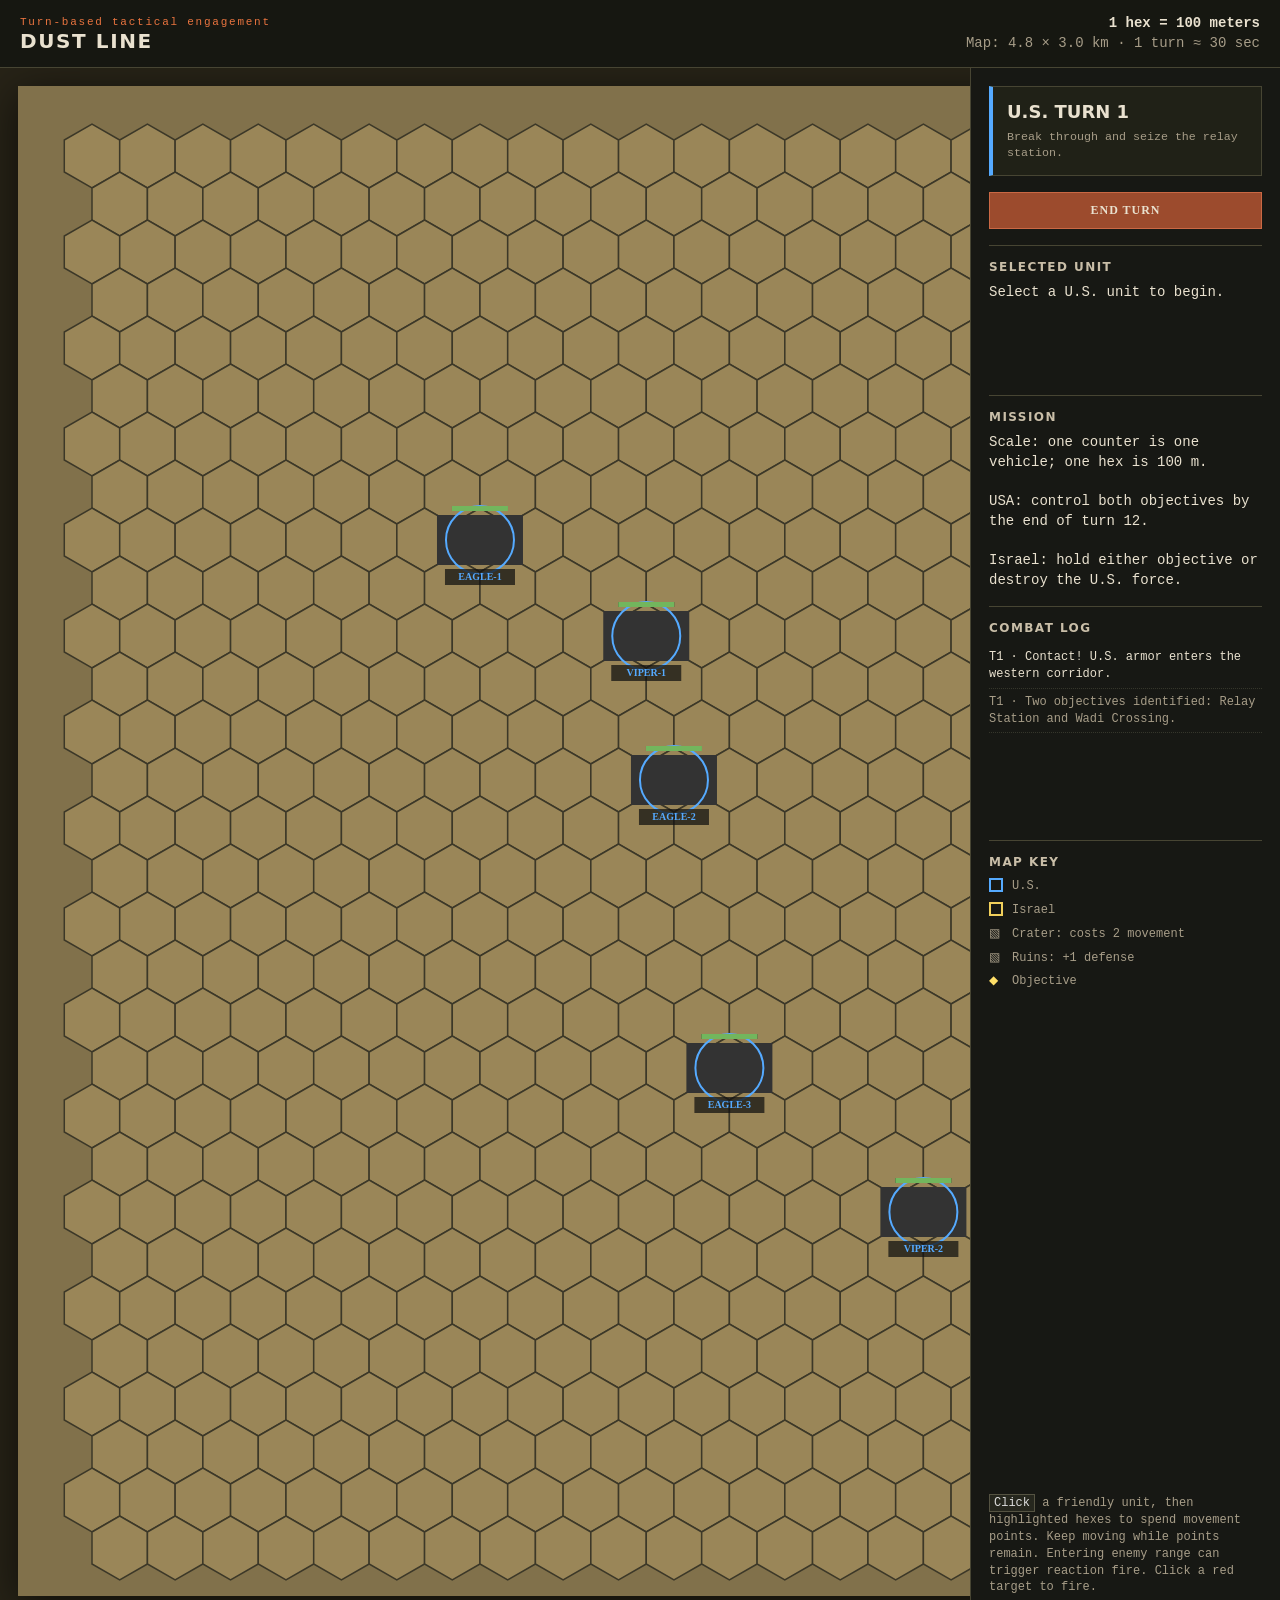
==== index.html @ b0542056 "fix : oke" ====
<!doctype html>
<html lang="en">
<head>
  <meta charset="utf-8">
  <meta name="viewport" content="width=device-width, initial-scale=1">
  <title>Hex War Engine</title>
  <link rel="stylesheet" href="styles.css">
</head>
<body>
  <header>
    <div><div id="kicker" class="kicker"></div><h1 id="scenarioTitle"></h1></div>
    <div id="scale" class="scale"></div>
  </header>
  <main>
    <section id="boardWrap"><canvas id="game" aria-label="Hex battlefield"></canvas></section>
    <aside>
      <div id="turnBox" class="turn"><strong id="turnTitle"></strong><small id="turnSub"></small></div>
      <button id="endTurn" class="primary">End turn</button>
      <section class="card"><h2>Selected unit</h2><div id="unitCard"></div></section>
      <section class="card"><h2>Mission</h2><div id="mission"></div></section>
      <section class="card"><h2>Combat log</h2><div id="log"></div></section>
      <section class="card"><h2>Map key</h2><div id="legend" class="legend"></div></section>
      <div class="help"><kbd>Click</kbd> a friendly unit, then highlighted hexes to spend movement points. Keep moving while points remain. Entering enemy range can trigger reaction fire. Click a red target to fire.</div>
    </aside>
  </main>
  <script src="src/hex-war-engine.js" defer></script>
  <script src="scenarios/dust-line.js" defer></script>
  <script src="src/main.js" defer></script>
</body>
</html>
---- styles.css ----
:root { --ink:#e9e1cf; --muted:#a79d88; --panel:#171814; --edge:#474533; --accent:#e9743f; }
* { box-sizing:border-box; }
body { margin:0; background:#0d0e0c; color:var(--ink); font:14px/1.4 ui-monospace,SFMono-Regular,Consolas,monospace; overflow-x:hidden; }
header { display:flex; align-items:center; justify-content:space-between; gap:18px; padding:14px 20px; background:#161711; border-bottom:1px solid var(--edge); }
h1 { margin:0; font:700 20px/1.1 system-ui; letter-spacing:.08em; text-transform:uppercase; }
.kicker { color:var(--accent); font-size:11px; letter-spacing:.16em; }
.scale { color:var(--muted); text-align:right; } .scale b { color:var(--ink); }
main { display:grid; grid-template-columns:minmax(0,1fr) 310px; min-height:calc(100vh - 67px); }
#boardWrap { position:relative; min-width:0; background:#272317; overflow:auto; padding:18px; }
canvas { display:block; max-width:none; background:#81714b; box-shadow:0 8px 40px #0009; cursor:crosshair; }
aside { background:var(--panel); border-left:1px solid var(--edge); padding:18px; display:flex; flex-direction:column; gap:16px; }
.turn { padding:14px; border:1px solid var(--edge); border-left:4px solid var(--faction-color,var(--edge)); background:#202117; }
.turn strong { font:700 18px system-ui; } .turn small { display:block; color:var(--muted); margin-top:4px; }
button { border:1px solid #686448; background:#37382a; color:var(--ink); padding:10px 12px; font:700 12px ui-monospace; cursor:pointer; text-transform:uppercase; letter-spacing:.08em; }
button:hover { background:#4a4b37; } button.primary { background:#9c4b2d; border-color:#ca6844; }
.card { border-top:1px solid var(--edge); padding-top:14px; }
.card h2 { font:700 12px system-ui; text-transform:uppercase; letter-spacing:.12em; margin:0 0 9px; color:#c9bea8; }
#unitCard { min-height:96px; } .statline { display:grid; grid-template-columns:1fr auto; gap:6px; }
.bar { height:6px; background:#3b3a2d; margin:4px 0 9px; } .bar i { display:block; height:100%; background:#74a85c; }
#log { height:180px; overflow:auto; color:var(--muted); font-size:12px; }
.entry { padding:5px 0; border-bottom:1px dotted #35362b; } .entry:first-child { color:var(--ink); }
.legend { display:grid; grid-template-columns:auto 1fr; gap:7px 9px; color:var(--muted); font-size:12px; }
.swatch { width:14px; height:14px; border:2px solid; } .objective { color:#ffdf68; }
.help { color:var(--muted); font-size:12px; margin-top:auto; } kbd { border:1px solid #555342; padding:1px 4px; background:#26271e; color:#ddd; }
@media (max-width:850px) { main { grid-template-columns:1fr; } aside { border-left:0; border-top:1px solid var(--edge); } header { align-items:flex-start; } .scale { font-size:11px; } }
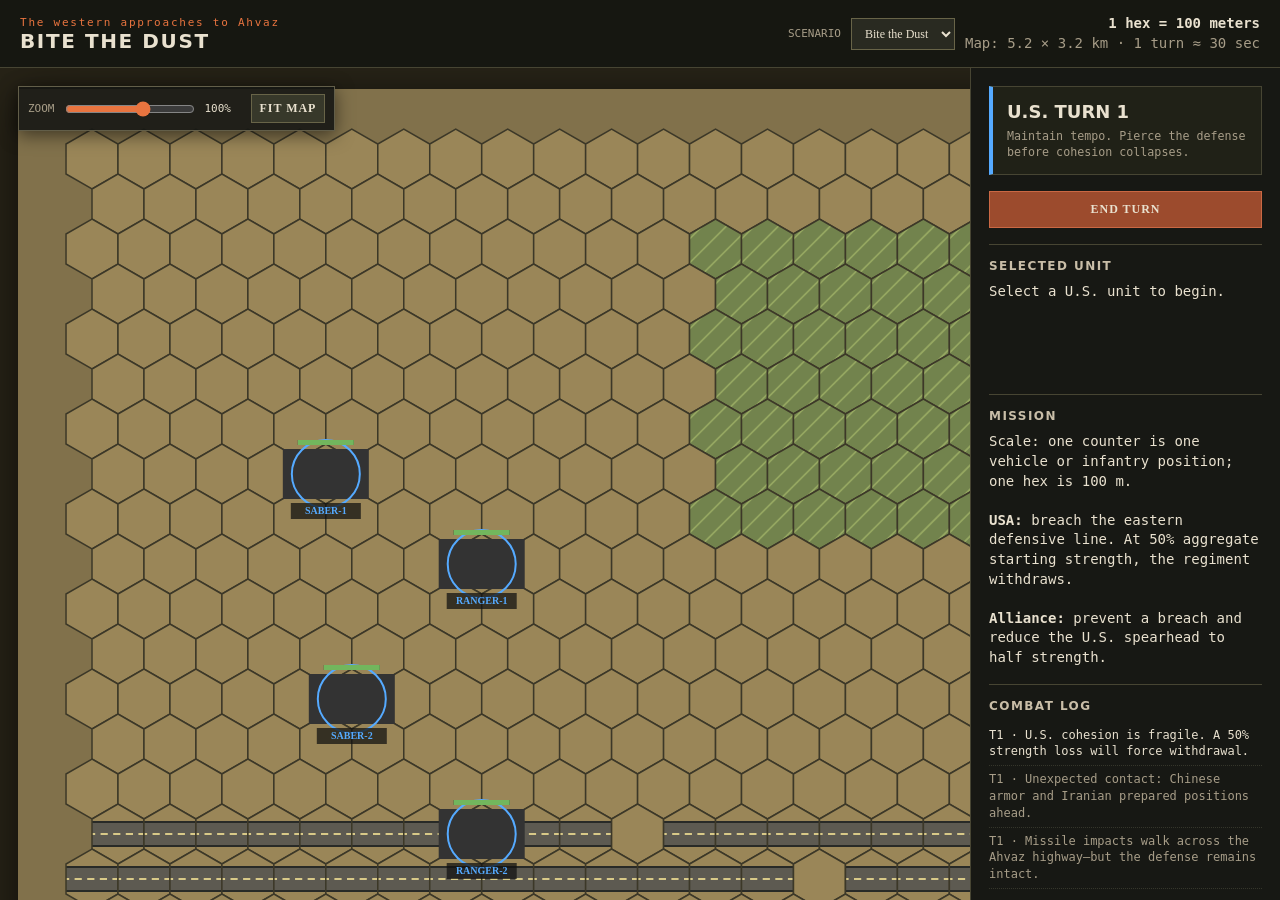
==== commit bce262ce: "fix : bite the dust scenario" ====
--- a/index.html
+++ b/index.html
@@ -9,10 +9,18 @@
 <body>
   <header>
     <div><div id="kicker" class="kicker"></div><h1 id="scenarioTitle"></h1></div>
-    <div id="scale" class="scale"></div>
+    <div class="headerTools"><label for="scenarioPicker">Scenario</label><select id="scenarioPicker"></select><div id="scale" class="scale"></div></div>
   </header>
   <main>
-    <section id="boardWrap"><canvas id="game" aria-label="Hex battlefield"></canvas></section>
+    <section id="boardWrap">
+      <div id="mapControls" aria-label="Map controls">
+        <label for="zoomSlider">Zoom</label>
+        <input id="zoomSlider" type="range" min="35" max="140" value="100" step="5">
+        <output id="zoomValue" for="zoomSlider">100%</output>
+        <button id="fitMap" type="button">Fit map</button>
+      </div>
+      <canvas id="game" aria-label="Hex battlefield"></canvas>
+    </section>
     <aside>
       <div id="turnBox" class="turn"><strong id="turnTitle"></strong><small id="turnSub"></small></div>
       <button id="endTurn" class="primary">End turn</button>
@@ -20,11 +28,12 @@
       <section class="card"><h2>Mission</h2><div id="mission"></div></section>
       <section class="card"><h2>Combat log</h2><div id="log"></div></section>
       <section class="card"><h2>Map key</h2><div id="legend" class="legend"></div></section>
-      <div class="help"><kbd>Click</kbd> a friendly unit, then highlighted hexes to spend movement points. Keep moving while points remain. Entering enemy range can trigger reaction fire. Click a red target to fire.</div>
+      <div class="help"><kbd>Click</kbd> a friendly unit, then highlighted hexes to spend movement points. Keep moving while points remain. Click a red target to fire during your faction's turn.</div>
     </aside>
   </main>
   <script src="src/hex-war-engine.js" defer></script>
   <script src="scenarios/dust-line.js" defer></script>
+  <script src="scenarios/bite-the-dust.js" defer></script>
   <script src="src/main.js" defer></script>
 </body>
 </html>
--- a/styles.css
+++ b/styles.css
@@ -1,14 +1,19 @@
 :root { --ink:#e9e1cf; --muted:#a79d88; --panel:#171814; --edge:#474533; --accent:#e9743f; }
 * { box-sizing:border-box; }
-body { margin:0; background:#0d0e0c; color:var(--ink); font:14px/1.4 ui-monospace,SFMono-Regular,Consolas,monospace; overflow-x:hidden; }
+html, body { height:100%; }
+body { display:grid; grid-template-rows:auto minmax(0,1fr); margin:0; background:#0d0e0c; color:var(--ink); font:14px/1.4 ui-monospace,SFMono-Regular,Consolas,monospace; overflow:hidden; }
 header { display:flex; align-items:center; justify-content:space-between; gap:18px; padding:14px 20px; background:#161711; border-bottom:1px solid var(--edge); }
 h1 { margin:0; font:700 20px/1.1 system-ui; letter-spacing:.08em; text-transform:uppercase; }
 .kicker { color:var(--accent); font-size:11px; letter-spacing:.16em; }
 .scale { color:var(--muted); text-align:right; } .scale b { color:var(--ink); }
-main { display:grid; grid-template-columns:minmax(0,1fr) 310px; min-height:calc(100vh - 67px); }
-#boardWrap { position:relative; min-width:0; background:#272317; overflow:auto; padding:18px; }
-canvas { display:block; max-width:none; background:#81714b; box-shadow:0 8px 40px #0009; cursor:crosshair; }
-aside { background:var(--panel); border-left:1px solid var(--edge); padding:18px; display:flex; flex-direction:column; gap:16px; }
+.headerTools { display:flex; align-items:center; justify-content:flex-end; gap:10px; } .headerTools label { color:var(--muted); font-size:11px; text-transform:uppercase; } select { border:1px solid #686448; background:#292a21; color:var(--ink); padding:7px 9px; font:12px ui-monospace; }
+main { display:grid; grid-template-columns:minmax(0,1fr) 310px; height:100%; min-height:0; overflow:hidden; }
+#boardWrap { position:relative; min-width:0; min-height:0; height:100%; background:#272317; overflow:auto; padding:18px; overscroll-behavior:contain; scrollbar-color:#777155 #24241d; cursor:grab; user-select:none; touch-action:none; }
+#boardWrap.is-panning { cursor:grabbing; }
+canvas { display:block; max-width:none; background:#81714b; box-shadow:0 8px 40px #0009; cursor:inherit; transform-origin:top left; }
+#mapControls { position:sticky; z-index:10; top:0; left:0; display:flex; align-items:center; gap:8px; width:max-content; margin:0 0 -42px 0; padding:7px 9px; border:1px solid #625e49; background:#171814e8; box-shadow:0 4px 18px #0008; user-select:none; }
+#mapControls label { color:var(--muted); font-size:11px; text-transform:uppercase; } #mapControls input { width:130px; accent-color:var(--accent); } #mapControls output { min-width:38px; color:var(--ink); font-size:11px; } #mapControls button { padding:6px 8px; }
+aside { min-height:0; height:100%; overflow-y:auto; overscroll-behavior:contain; background:var(--panel); border-left:1px solid var(--edge); padding:18px; display:flex; flex-direction:column; gap:16px; scrollbar-color:#5c5947 #202019; }
 .turn { padding:14px; border:1px solid var(--edge); border-left:4px solid var(--faction-color,var(--edge)); background:#202117; }
 .turn strong { font:700 18px system-ui; } .turn small { display:block; color:var(--muted); margin-top:4px; }
 button { border:1px solid #686448; background:#37382a; color:var(--ink); padding:10px 12px; font:700 12px ui-monospace; cursor:pointer; text-transform:uppercase; letter-spacing:.08em; }
@@ -22,4 +27,4 @@
 .legend { display:grid; grid-template-columns:auto 1fr; gap:7px 9px; color:var(--muted); font-size:12px; }
 .swatch { width:14px; height:14px; border:2px solid; } .objective { color:#ffdf68; }
 .help { color:var(--muted); font-size:12px; margin-top:auto; } kbd { border:1px solid #555342; padding:1px 4px; background:#26271e; color:#ddd; }
-@media (max-width:850px) { main { grid-template-columns:1fr; } aside { border-left:0; border-top:1px solid var(--edge); } header { align-items:flex-start; } .scale { font-size:11px; } }
+@media (max-width:850px) { body { display:block; overflow:auto; } main { grid-template-columns:1fr; grid-template-rows:65vh auto; height:auto; overflow:visible; } #boardWrap { height:65vh; } aside { height:auto; overflow:visible; border-left:0; border-top:1px solid var(--edge); } header { align-items:flex-start; } .headerTools { align-items:flex-end; flex-direction:column; } .scale { font-size:11px; } }
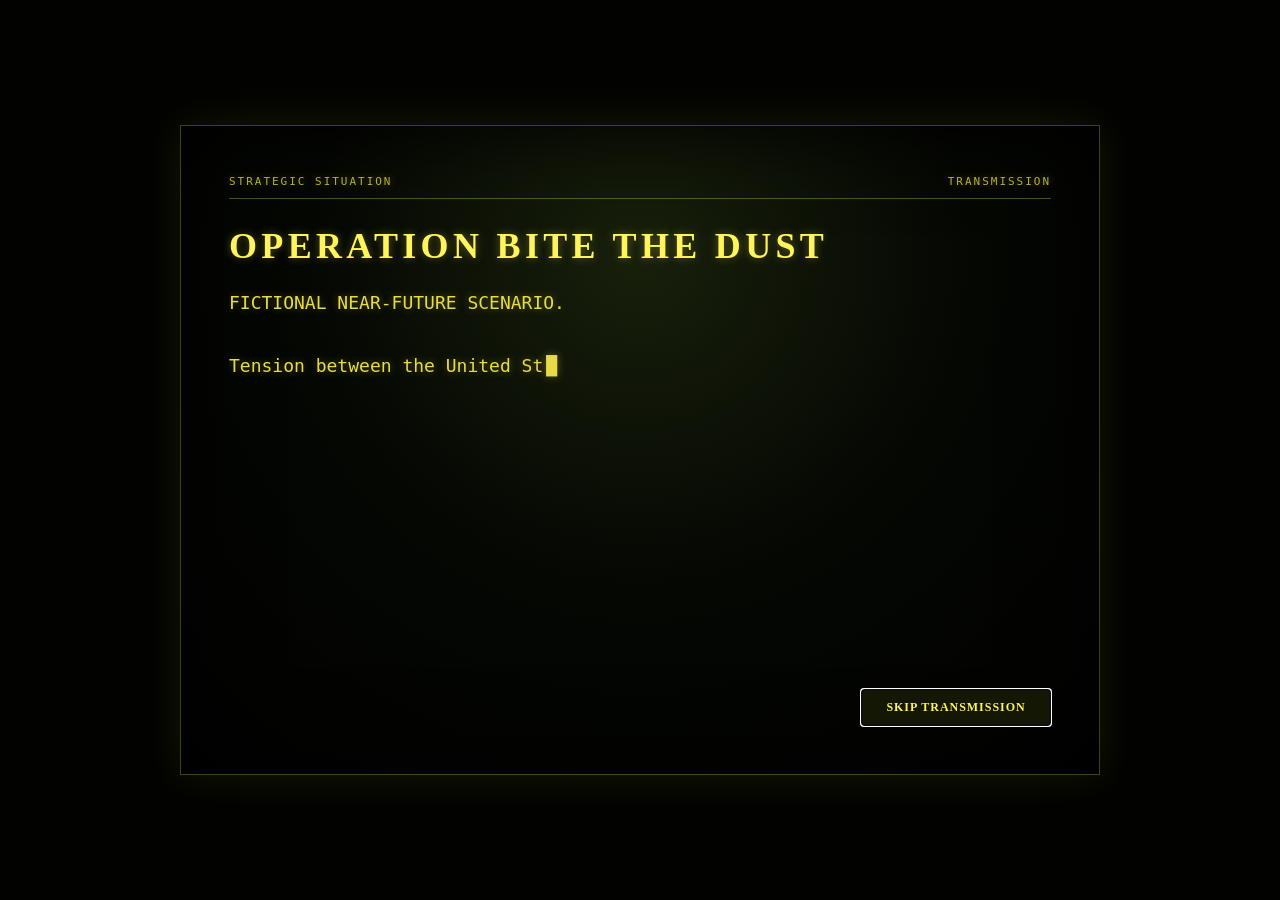
==== commit 3c45c42c: "fix : bite the dust" ====
--- a/index.html
+++ b/index.html
@@ -9,7 +9,7 @@
 <body>
   <header>
     <div><div id="kicker" class="kicker"></div><h1 id="scenarioTitle"></h1></div>
-    <div class="headerTools"><label for="scenarioPicker">Scenario</label><select id="scenarioPicker"></select><div id="scale" class="scale"></div></div>
+    <div class="headerTools"><label for="scenarioPicker">Scenario</label><select id="scenarioPicker"></select><label for="sidePicker">Play as</label><select id="sidePicker"></select><div id="scale" class="scale"></div></div>
   </header>
   <main>
     <section id="boardWrap">
@@ -30,7 +30,23 @@
       <section class="card"><h2>Map key</h2><div id="legend" class="legend"></div></section>
       <div class="help"><kbd>Click</kbd> a friendly unit, then highlighted hexes to spend movement points. Keep moving while points remain. Click a red target to fire during your faction's turn.</div>
     </aside>
-  </main>
+</main>
+<div id="storyIntro" class="storyIntro" role="dialog" aria-modal="true" aria-labelledby="storyIntroTitle" hidden>
+  <div class="storyFrame">
+    <div class="storyHeader"><span>STRATEGIC SITUATION</span><span id="storyStatus">TRANSMISSION</span></div>
+    <h2 id="storyIntroTitle"></h2>
+    <div id="storyText" class="storyText" aria-live="polite"></div>
+    <button id="storyControl" type="button">Skip transmission</button>
+  </div>
+</div>
+<div id="dialog" class="dialog" role="dialog" aria-modal="true" aria-labelledby="dialogTitle" hidden>
+  <div class="dialogPanel">
+    <div id="dialogEyebrow" class="dialogEyebrow"></div>
+    <h2 id="dialogTitle"></h2>
+    <div id="dialogBody" class="dialogBody"></div>
+    <div id="dialogActions" class="dialogActions"></div>
+  </div>
+</div>
   <script src="src/hex-war-engine.js" defer></script>
   <script src="scenarios/dust-line.js" defer></script>
   <script src="scenarios/bite-the-dust.js" defer></script>
--- a/styles.css
+++ b/styles.css
@@ -18,6 +18,7 @@
 .turn strong { font:700 18px system-ui; } .turn small { display:block; color:var(--muted); margin-top:4px; }
 button { border:1px solid #686448; background:#37382a; color:var(--ink); padding:10px 12px; font:700 12px ui-monospace; cursor:pointer; text-transform:uppercase; letter-spacing:.08em; }
 button:hover { background:#4a4b37; } button.primary { background:#9c4b2d; border-color:#ca6844; }
+button:disabled { cursor:not-allowed; opacity:.45; }
 .card { border-top:1px solid var(--edge); padding-top:14px; }
 .card h2 { font:700 12px system-ui; text-transform:uppercase; letter-spacing:.12em; margin:0 0 9px; color:#c9bea8; }
 #unitCard { min-height:96px; } .statline { display:grid; grid-template-columns:1fr auto; gap:6px; }
@@ -27,4 +28,17 @@
 .legend { display:grid; grid-template-columns:auto 1fr; gap:7px 9px; color:var(--muted); font-size:12px; }
 .swatch { width:14px; height:14px; border:2px solid; } .objective { color:#ffdf68; }
 .help { color:var(--muted); font-size:12px; margin-top:auto; } kbd { border:1px solid #555342; padding:1px 4px; background:#26271e; color:#ddd; }
+.dialog[hidden] { display:none; } .dialog { position:fixed; z-index:100; inset:0; display:grid; place-items:center; padding:24px; background:#080907d9; backdrop-filter:blur(5px); }
+.dialogPanel { width:min(680px,100%); max-height:min(760px,90vh); overflow:auto; padding:28px; border:1px solid #6d674e; border-top:4px solid var(--accent); background:linear-gradient(145deg,#202118,#12130f); box-shadow:0 24px 90px #000; }
+.dialogEyebrow { margin-bottom:6px; color:var(--accent); font-size:11px; letter-spacing:.16em; text-transform:uppercase; } .dialogPanel h2 { margin:0 0 16px; font:700 26px/1.15 system-ui; text-transform:uppercase; letter-spacing:.06em; }
+.dialogBody { color:#cfc5b1; line-height:1.6; } .dialogBody p { margin:0 0 13px; } .dialogBody h3 { margin:18px 0 5px; color:var(--ink); font:700 12px system-ui; letter-spacing:.1em; text-transform:uppercase; }
+.sideChoice { margin-top:12px; padding:12px; border:1px solid #454536; background:#191a14; } .sideChoice strong { display:block; color:var(--ink); font:700 15px system-ui; } .sideChoice span { color:var(--muted); font-size:12px; }
+.dialogActions { display:flex; flex-wrap:wrap; gap:10px; margin-top:22px; } .dialogActions button { flex:1 1 180px; padding:12px; }
+.storyIntro[hidden] { display:none; } .storyIntro { position:fixed; z-index:120; inset:0; display:grid; place-items:center; padding:clamp(20px,5vw,70px); overflow:auto; background:#020301; color:#f5e942; }
+.storyFrame { width:min(920px,100%); min-height:min(650px,85vh); display:flex; flex-direction:column; padding:clamp(20px,4vw,48px); border:1px solid #a89f2266; background:radial-gradient(circle at 50% 20%,#18200b 0,#050703 48%,#010201 100%); box-shadow:inset 0 0 90px #000,0 0 40px #e7dc2518; text-shadow:0 0 8px #e8dd465c; }
+.storyHeader { display:flex; justify-content:space-between; padding-bottom:9px; border-bottom:1px solid #e8dc3c55; color:#b9af35; font-size:11px; letter-spacing:.18em; } .storyFrame h2 { margin:28px 0 20px; color:#fff45b; font:700 clamp(22px,4vw,36px)/1.1 ui-monospace; letter-spacing:.12em; text-transform:uppercase; }
+.storyText { flex:1; min-height:300px; max-height:55vh; overflow-y:auto; white-space:pre-wrap; color:#e7dc46; font:clamp(14px,2vw,18px)/1.75 ui-monospace,SFMono-Regular,Consolas,monospace; scrollbar-color:#9d942a #080a03; } .storyText::after { content:'█'; margin-left:3px; animation:terminalBlink .75s steps(1) infinite; }
+.storyIntro button { align-self:flex-end; min-width:190px; margin-top:24px; border-color:#cfc33c; background:#141704; color:#fff45b; } .storyIntro button:hover { background:#292d08; }
+@keyframes terminalBlink { 50% { opacity:0; } }
+@media (prefers-reduced-motion:reduce) { .storyText::after { animation:none; } }
 @media (max-width:850px) { body { display:block; overflow:auto; } main { grid-template-columns:1fr; grid-template-rows:65vh auto; height:auto; overflow:visible; } #boardWrap { height:65vh; } aside { height:auto; overflow:visible; border-left:0; border-top:1px solid var(--edge); } header { align-items:flex-start; } .headerTools { align-items:flex-end; flex-direction:column; } .scale { font-size:11px; } }
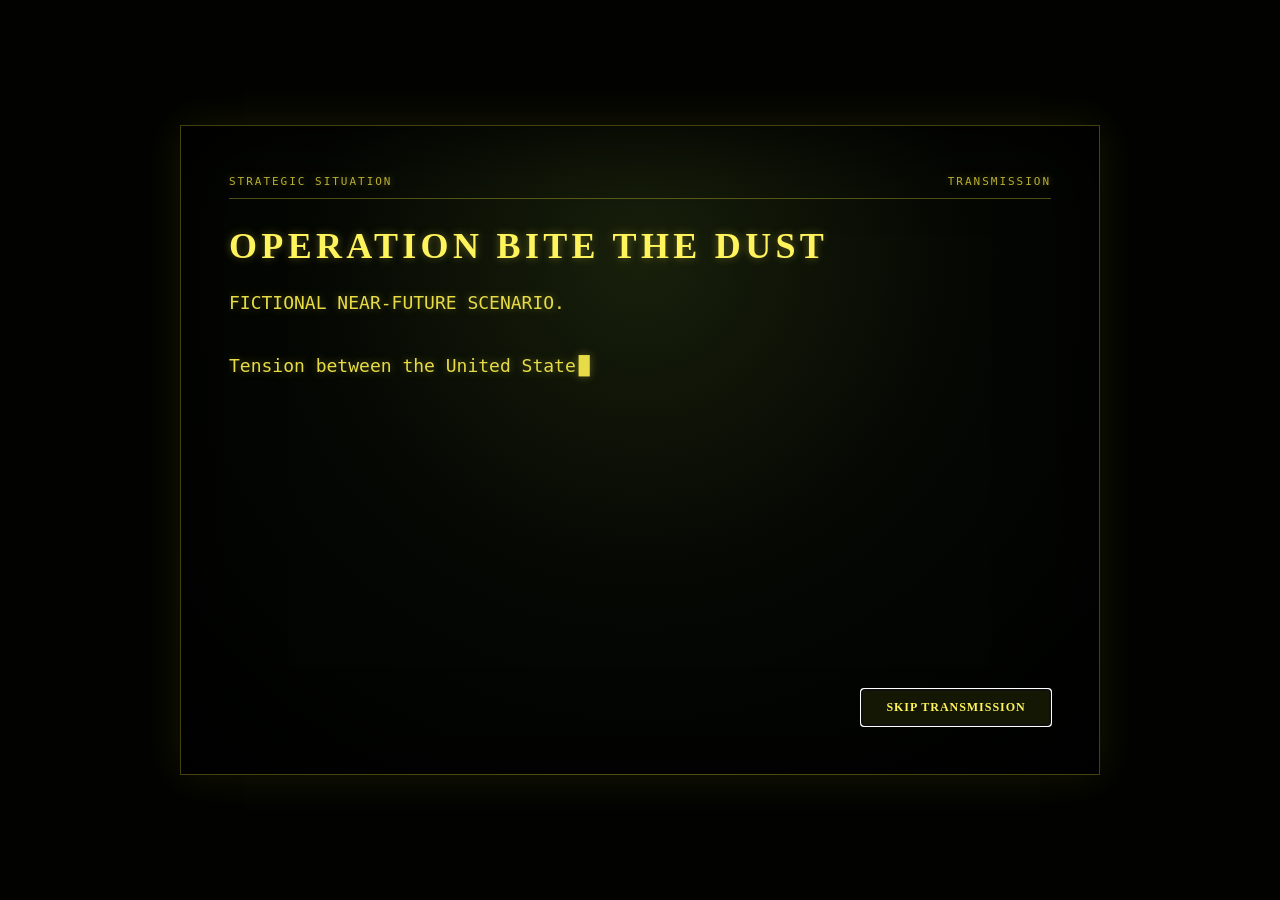
==== commit 8dc54350: "fix : removed test scenario and junk files" ====
--- a/index.html
+++ b/index.html
@@ -48,7 +48,6 @@
   </div>
 </div>
   <script src="src/hex-war-engine.js" defer></script>
-  <script src="scenarios/dust-line.js" defer></script>
   <script src="scenarios/bite-the-dust.js" defer></script>
   <script src="src/main.js" defer></script>
 </body>
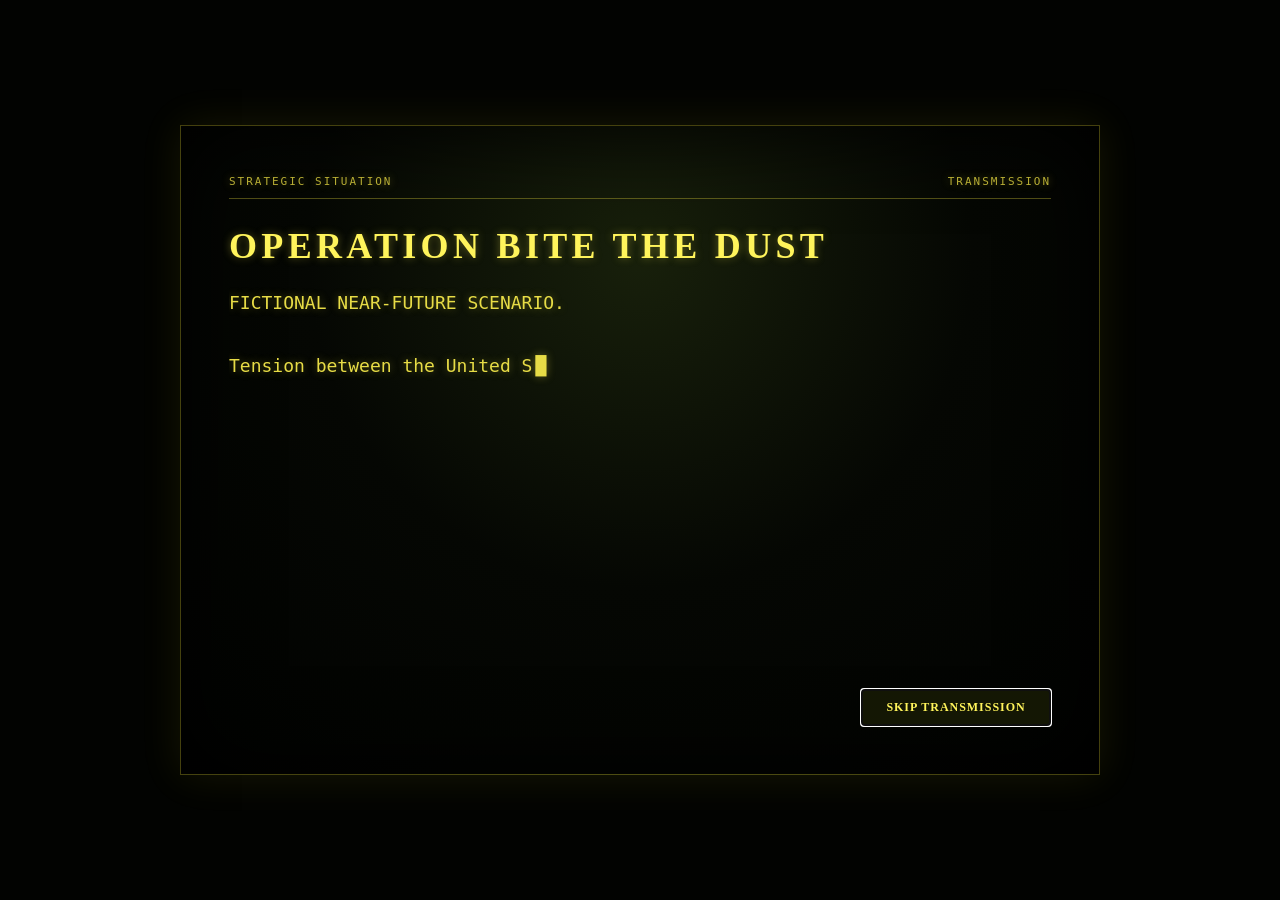
==== commit 67299972: "fix : add revision for gun mechanics yet implemented" ====
--- a/index.html
+++ b/index.html
@@ -48,6 +48,7 @@
   </div>
 </div>
   <script src="src/hex-war-engine.js" defer></script>
+  <script src="src/weapons-data.js" defer></script>
   <script src="scenarios/bite-the-dust.js" defer></script>
   <script src="src/main.js" defer></script>
 </body>
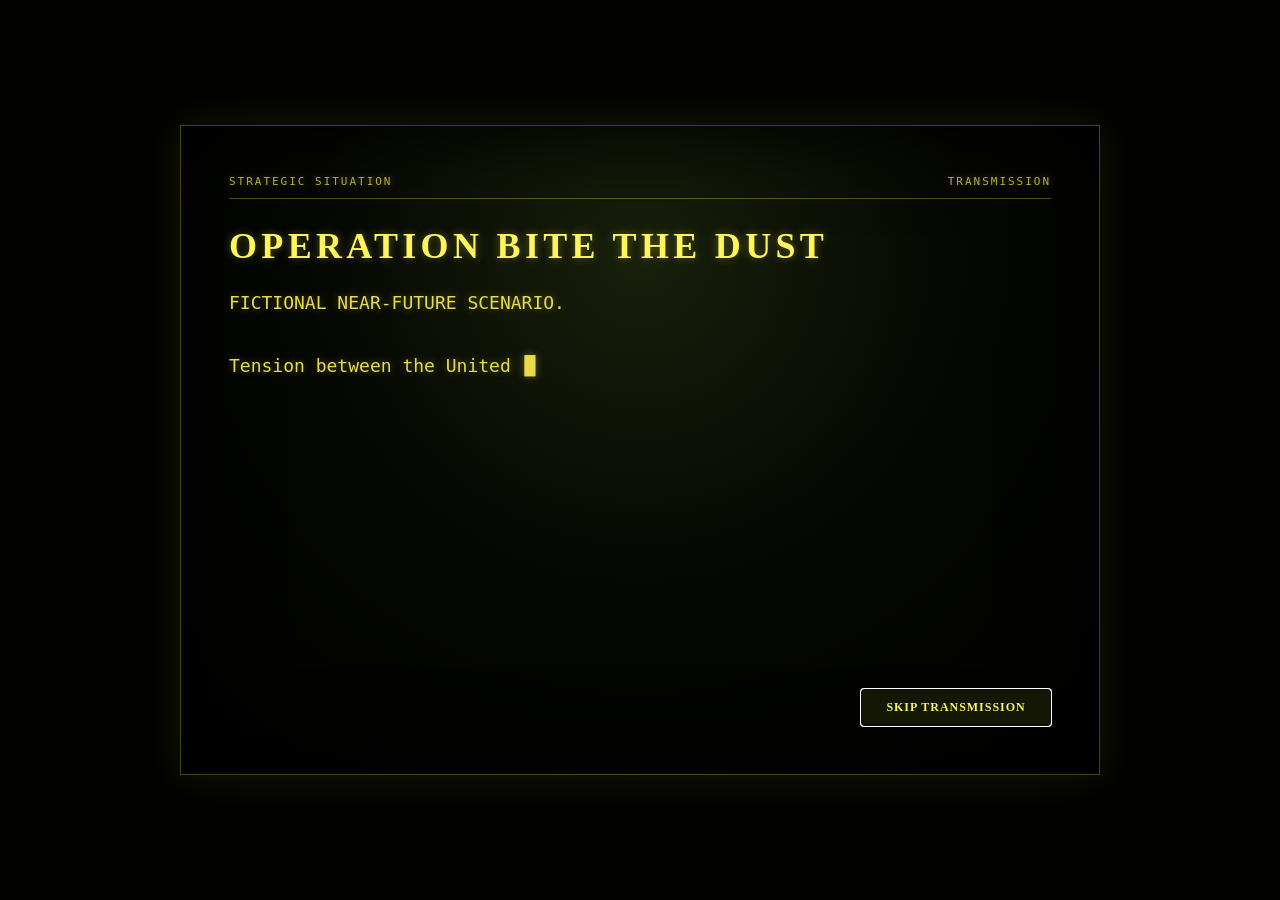
==== commit ac3618e9: "fix : overhaul" ====
--- a/index.html
+++ b/index.html
@@ -9,7 +9,13 @@
 <body>
   <header>
     <div><div id="kicker" class="kicker"></div><h1 id="scenarioTitle"></h1></div>
-    <div class="headerTools"><label for="scenarioPicker">Scenario</label><select id="scenarioPicker"></select><label for="sidePicker">Play as</label><select id="sidePicker"></select><div id="scale" class="scale"></div></div>
+    <div class="headerTools">
+      <button id="btnOob" type="button" title="View Order of Battle & C2 Network">OOB Tree</button>
+      <button id="btnForceBuilder" type="button" title="Customize Scenario & Battle Parameters">Force Builder</button>
+      <label for="scenarioPicker">Scenario</label><select id="scenarioPicker"></select>
+      <label for="sidePicker">Play as</label><select id="sidePicker"></select>
+      <div id="scale" class="scale"></div>
+    </div>
   </header>
   <main>
     <section id="boardWrap">
--- a/styles.css
+++ b/styles.css
@@ -7,6 +7,8 @@
 .kicker { color:var(--accent); font-size:11px; letter-spacing:.16em; }
 .scale { color:var(--muted); text-align:right; } .scale b { color:var(--ink); }
 .headerTools { display:flex; align-items:center; justify-content:flex-end; gap:10px; } .headerTools label { color:var(--muted); font-size:11px; text-transform:uppercase; } select { border:1px solid #686448; background:#292a21; color:var(--ink); padding:7px 9px; font:12px ui-monospace; }
+.headerTools button { padding:6px 10px; font-size:11px; background:#25261d; border:1px solid #686448; color:var(--ink); cursor:pointer; }
+.headerTools button:hover { background:#3e4030; border-color:#8e8964; }
 main { display:grid; grid-template-columns:minmax(0,1fr) 310px; height:100%; min-height:0; overflow:hidden; }
 #boardWrap { position:relative; min-width:0; min-height:0; height:100%; background:#272317; overflow:auto; padding:18px; overscroll-behavior:contain; scrollbar-color:#777155 #24241d; cursor:grab; user-select:none; touch-action:none; }
 #boardWrap.is-panning { cursor:grabbing; }
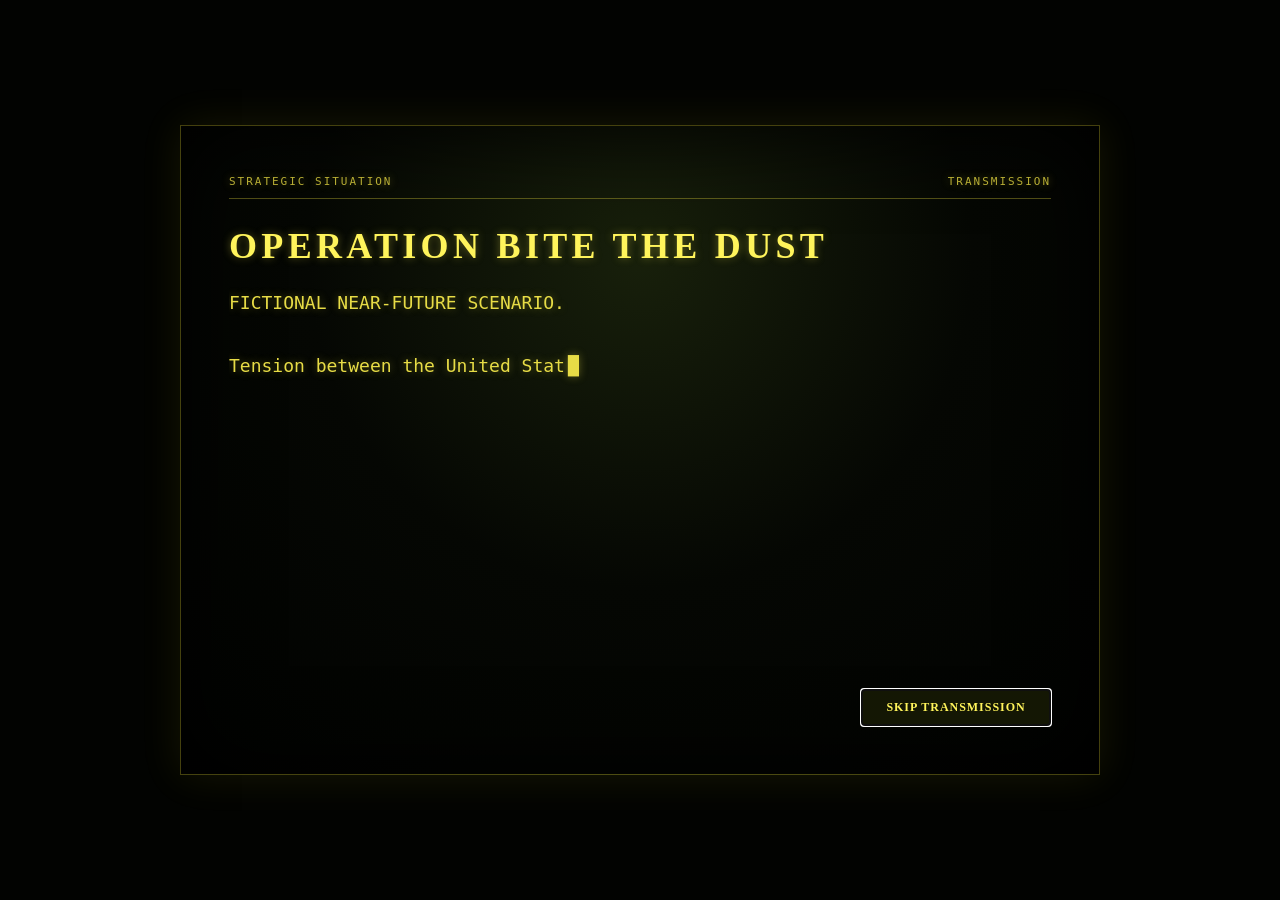
==== commit 6360a687: "fix : engine revision" ====
--- a/index.html
+++ b/index.html
@@ -21,7 +21,7 @@
     <section id="boardWrap">
       <div id="mapControls" aria-label="Map controls">
         <label for="zoomSlider">Zoom</label>
-        <input id="zoomSlider" type="range" min="35" max="140" value="100" step="5">
+        <input id="zoomSlider" type="range" min="35" max="250" value="100" step="5">
         <output id="zoomValue" for="zoomSlider">100%</output>
         <button id="fitMap" type="button">Fit map</button>
       </div>
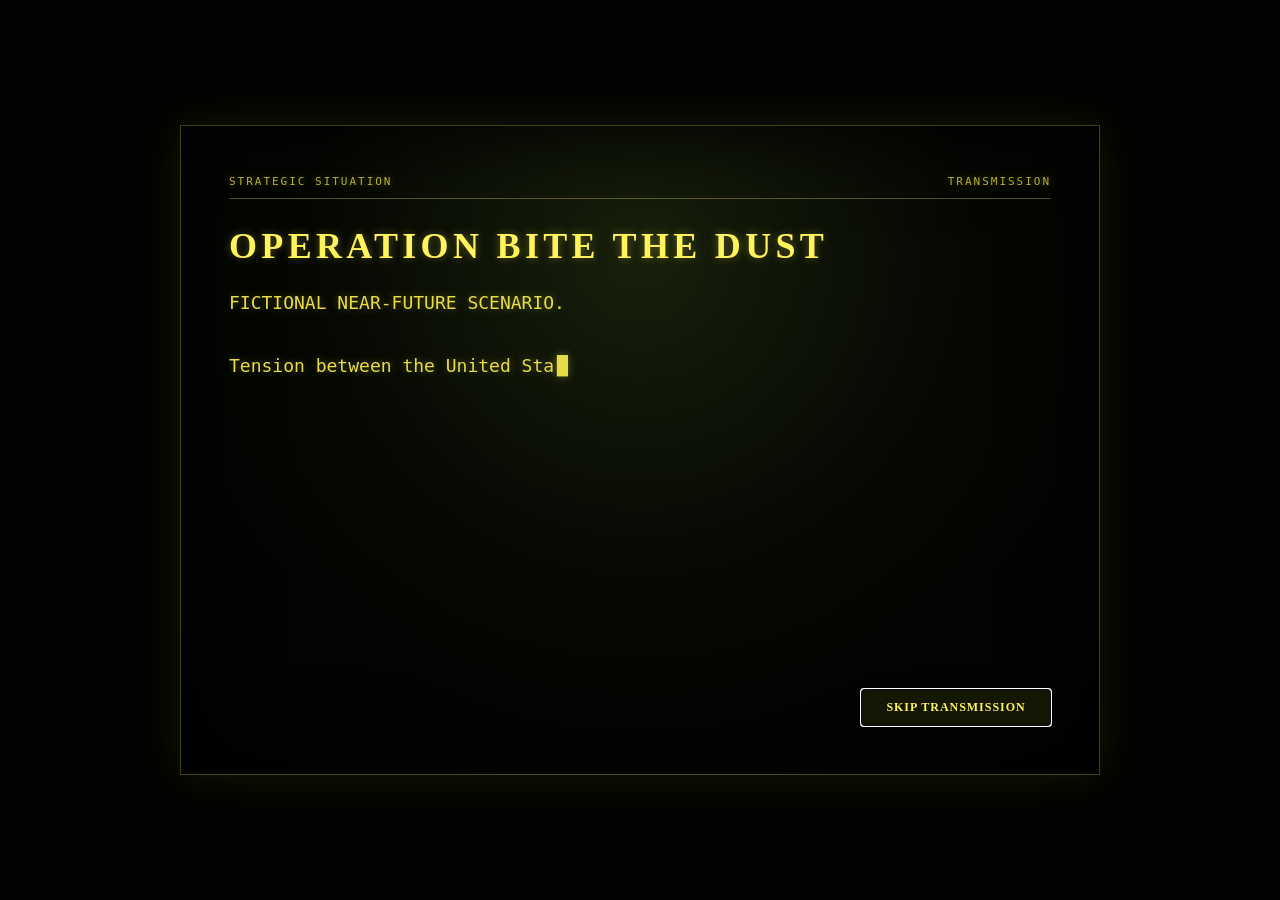
==== commit 77ad116a: "stuff" ====
--- a/index.html
+++ b/index.html
@@ -10,6 +10,7 @@
   <header>
     <div><div id="kicker" class="kicker"></div><h1 id="scenarioTitle"></h1></div>
     <div class="headerTools">
+      <button id="btnMapEditor" type="button" title="Open Visual Map Editor (Import, Flip & Place SVG Textures)">🛠 Map Editor</button>
       <button id="btnOob" type="button" title="View Order of Battle & C2 Network">OOB Tree</button>
       <button id="btnForceBuilder" type="button" title="Customize Scenario & Battle Parameters">Force Builder</button>
       <label for="scenarioPicker">Scenario</label><select id="scenarioPicker"></select>
@@ -28,13 +29,16 @@
       <canvas id="game" aria-label="Hex battlefield"></canvas>
     </section>
     <aside>
-      <div id="turnBox" class="turn"><strong id="turnTitle"></strong><small id="turnSub"></small></div>
-      <button id="endTurn" class="primary">End turn</button>
-      <section class="card"><h2>Selected unit</h2><div id="unitCard"></div></section>
-      <section class="card"><h2>Mission</h2><div id="mission"></div></section>
-      <section class="card"><h2>Combat log</h2><div id="log"></div></section>
-      <section class="card"><h2>Map key</h2><div id="legend" class="legend"></div></section>
-      <div class="help"><kbd>Click</kbd> a friendly unit, then highlighted hexes to spend movement points. Keep moving while points remain. Click a red target to fire during your faction's turn.</div>
+      <div id="gamePlayPanel">
+        <div id="turnBox" class="turn"><strong id="turnTitle"></strong><small id="turnSub"></small></div>
+        <button id="endTurn" class="primary">End turn</button>
+        <section class="card"><h2>Selected unit</h2><div id="unitCard"></div></section>
+        <section class="card"><h2>Mission</h2><div id="mission"></div></section>
+        <section class="card"><h2>Combat log</h2><div id="log"></div></section>
+        <section class="card"><h2>Map key</h2><div id="legend" class="legend"></div></section>
+        <div class="help"><kbd>Click</kbd> a friendly unit, then highlighted hexes to spend movement points. Keep moving while points remain. Click a red target to fire during your faction's turn.</div>
+      </div>
+      <div id="mapEditorPanel" hidden></div>
     </aside>
 </main>
 <div id="storyIntro" class="storyIntro" role="dialog" aria-modal="true" aria-labelledby="storyIntroTitle" hidden>
@@ -56,6 +60,7 @@
   <script src="src/hex-war-engine.js" defer></script>
   <script src="src/weapons-data.js" defer></script>
   <script src="scenarios/bite-the-dust.js" defer></script>
+  <script src="src/map-editor.js" defer></script>
   <script src="src/main.js" defer></script>
 </body>
 </html>
--- a/styles.css
+++ b/styles.css
@@ -9,7 +9,9 @@
 .headerTools { display:flex; align-items:center; justify-content:flex-end; gap:10px; } .headerTools label { color:var(--muted); font-size:11px; text-transform:uppercase; } select { border:1px solid #686448; background:#292a21; color:var(--ink); padding:7px 9px; font:12px ui-monospace; }
 .headerTools button { padding:6px 10px; font-size:11px; background:#25261d; border:1px solid #686448; color:var(--ink); cursor:pointer; }
 .headerTools button:hover { background:#3e4030; border-color:#8e8964; }
-main { display:grid; grid-template-columns:minmax(0,1fr) 310px; height:100%; min-height:0; overflow:hidden; }
+.headerTools button.is-active { background:var(--accent); border-color:#ffa070; color:#111; font-weight:700; }
+main { display:grid; grid-template-columns:minmax(0,1fr) 310px; height:100%; min-height:0; overflow:hidden; transition:grid-template-columns .18s ease; }
+main.editor-open { grid-template-columns:minmax(0,1fr) 380px; }
 #boardWrap { position:relative; min-width:0; min-height:0; height:100%; background:#272317; overflow:auto; padding:18px; overscroll-behavior:contain; scrollbar-color:#777155 #24241d; cursor:grab; user-select:none; touch-action:none; }
 #boardWrap.is-panning { cursor:grabbing; }
 canvas { display:block; max-width:none; background:#81714b; box-shadow:0 8px 40px #0009; cursor:inherit; transform-origin:top left; }
@@ -44,3 +46,63 @@
 @keyframes terminalBlink { 50% { opacity:0; } }
 @media (prefers-reduced-motion:reduce) { .storyText::after { animation:none; } }
 @media (max-width:850px) { body { display:block; overflow:auto; } main { grid-template-columns:1fr; grid-template-rows:65vh auto; height:auto; overflow:visible; } #boardWrap { height:65vh; } aside { height:auto; overflow:visible; border-left:0; border-top:1px solid var(--edge); } header { align-items:flex-start; } .headerTools { align-items:flex-end; flex-direction:column; } .scale { font-size:11px; } }
+
+/* Visual Map Editor Styles */
+#gamePlayPanel { display:flex; flex-direction:column; gap:16px; min-height:100%; }
+#gamePlayPanel[hidden], #mapEditorPanel[hidden] { display:none !important; }
+#mapEditorPanel { display:flex; flex-direction:column; gap:12px; font-size:12px; }
+.meHeader { display:flex; align-items:center; justify-content:space-between; gap:8px; padding-bottom:8px; border-bottom:1px solid var(--edge); }
+.meHeader h2 { margin:2px 0 0; font:700 16px/1.1 system-ui; letter-spacing:.08em; color:var(--ink); }
+.meHistoryBtns { display:flex; gap:5px; }
+.meHistoryBtns button { padding:5px 8px; font-size:11px; }
+.meStatusBar { padding:7px 9px; background:#212219; border:1px solid #454434; border-left:3px solid var(--accent); color:#dfd7c4; font-size:11px; line-height:1.35; }
+.meSection { border-top:1px solid var(--edge); padding-top:10px; display:flex; flex-direction:column; gap:8px; }
+.meSection h3 { margin:0; font:700 11px system-ui; text-transform:uppercase; letter-spacing:.12em; color:#c9bea8; }
+.meSectionHeader { display:flex; align-items:center; justify-content:space-between; gap:8px; }
+.meToolGrid { display:grid; grid-template-columns:repeat(2,1fr); gap:6px; }
+.meToolBtn { padding:7px 8px; font-size:11px; background:#25261c; border:1px solid #585540; text-align:center; }
+.meToolBtn.active { background:var(--accent); border-color:#ffa270; color:#12130e; font-weight:800; }
+.meImportBtn { display:inline-block; padding:4px 8px; background:#2d5034; border:1px solid #599464; color:#e5f7e8; font:700 10px ui-monospace; text-transform:uppercase; letter-spacing:.06em; cursor:pointer; }
+.meImportBtn:hover { background:#3b6944; }
+.meDropZone { border:1px dashed #5e5b46; background:#13140f; padding:6px; transition:border-color .15s,background .15s; }
+.meDropZone.drag-over { border-color:var(--accent); background:#292216; }
+.meDropHint { text-align:center; color:var(--muted); font-size:10px; padding-top:5px; }
+.mePaletteGrid { display:grid; grid-template-columns:repeat(3,minmax(0,1fr)); gap:6px; max-height:195px; overflow-y:auto; padding:2px; scrollbar-color:#5c5947 #141510; }
+.meTileItem { position:relative; display:flex; flex-direction:column; align-items:center; gap:3px; padding:5px 4px; background:#1e1f17; border:1px solid #444232; cursor:pointer; text-align:center; }
+.meTileItem:hover { border-color:#888362; background:#282a20; }
+.meTileItem.active { border:2px solid var(--accent); background:#2e261b; }
+.meTileThumb { width:44px; height:44px; display:grid; place-items:center; background:#6f6041; border:1px solid #3c3a2b; overflow:hidden; }
+.meTileThumb img { width:100%; height:100%; object-fit:contain; }
+.meTileName { width:100%; overflow:hidden; text-overflow:ellipsis; white-space:nowrap; font-size:10px; color:var(--ink); }
+.meTileBadge { position:absolute; top:3px; right:3px; padding:1px 3px; background:var(--accent); color:#111; font:700 8px ui-monospace; }
+.meMetaRow { display:grid; grid-template-columns:1fr 1fr; gap:8px; }
+.meMetaRow label { display:flex; flex-direction:column; gap:3px; color:var(--muted); font-size:10px; text-transform:uppercase; }
+.meMetaRow input { width:100%; padding:4px 6px; background:#24251c; border:1px solid #595642; color:var(--ink); font:11px ui-monospace; }
+.meTransformTop { display:grid; grid-template-columns:112px minmax(0,1fr); gap:10px; align-items:center; }
+.mePreviewWrap { display:flex; flex-direction:column; align-items:center; gap:3px; background:#12130e; border:1px solid #484636; padding:4px; }
+.mePreviewWrap canvas { width:100px; height:100px; background:#161712; box-shadow:none; }
+.mePreviewWrap small { color:var(--muted); font-size:10px; max-width:100px; overflow:hidden; text-overflow:ellipsis; white-space:nowrap; }
+.meFlipRotateControls { display:flex; flex-direction:column; gap:6px; }
+.meBtnPair { display:grid; grid-template-columns:1fr 1fr; gap:5px; }
+.meBtnQuad { display:grid; grid-template-columns:repeat(4,1fr); gap:4px; }
+.meActionBtn { padding:7px 6px; font-size:11px; background:#28291f; border:1px solid #636049; }
+.meActionBtn.active { background:var(--accent); border-color:#ffa070; color:#111; font-weight:800; }
+.meSmallBtn { padding:4px 6px; font-size:10px; background:#25261d; border:1px solid #585540; }
+.meDangerBtn { background:#4b231d; border-color:#8a4338; color:#ffd6ce; }
+.meDangerBtn:hover { background:#682e26; }
+.meSlidersGrid { display:flex; flex-direction:column; gap:6px; }
+.meOffsetRow { display:grid; grid-template-columns:1fr 1fr; gap:8px; }
+.meSliderLabel { display:flex; flex-direction:column; gap:2px; color:var(--muted); font-size:10px; }
+.meSliderLabel span { display:flex; justify-content:space-between; }
+.meSliderLabel b { color:var(--ink); }
+.meSliderLabel input[type="range"] { width:100%; margin:0; accent-color:var(--accent); }
+.meCheckRow { display:flex; flex-direction:column; gap:5px; color:var(--ink); font-size:11px; }
+.meCheckRow label, .meViewGrid label { display:flex; align-items:center; gap:6px; cursor:pointer; user-select:none; }
+.meInspectDetails { padding:7px; background:#141510; border:1px solid #3d3c2e; color:var(--muted); font-size:11px; display:flex; flex-direction:column; gap:4px; }
+.meLayerItem { display:flex; align-items:center; justify-content:space-between; padding:3px 6px; background:#202119; border:1px solid #3f3e30; color:var(--ink); }
+.meLayerItem button { padding:2px 5px; font-size:9px; }
+.meViewGrid { display:grid; grid-template-columns:1fr 1fr; gap:6px; font-size:11px; color:var(--ink); }
+.meExportGrid { display:grid; grid-template-columns:1fr 1fr; gap:6px; }
+.meExportGrid button, .meBtnLabel { padding:7px 8px; font-size:10px; text-align:center; }
+.meBtnLabel { display:inline-flex; align-items:center; justify-content:center; border:1px solid #686448; background:#37382a; color:var(--ink); font:700 10px ui-monospace; text-transform:uppercase; letter-spacing:.08em; cursor:pointer; }
+.meBtnLabel:hover { background:#4a4b37; }
